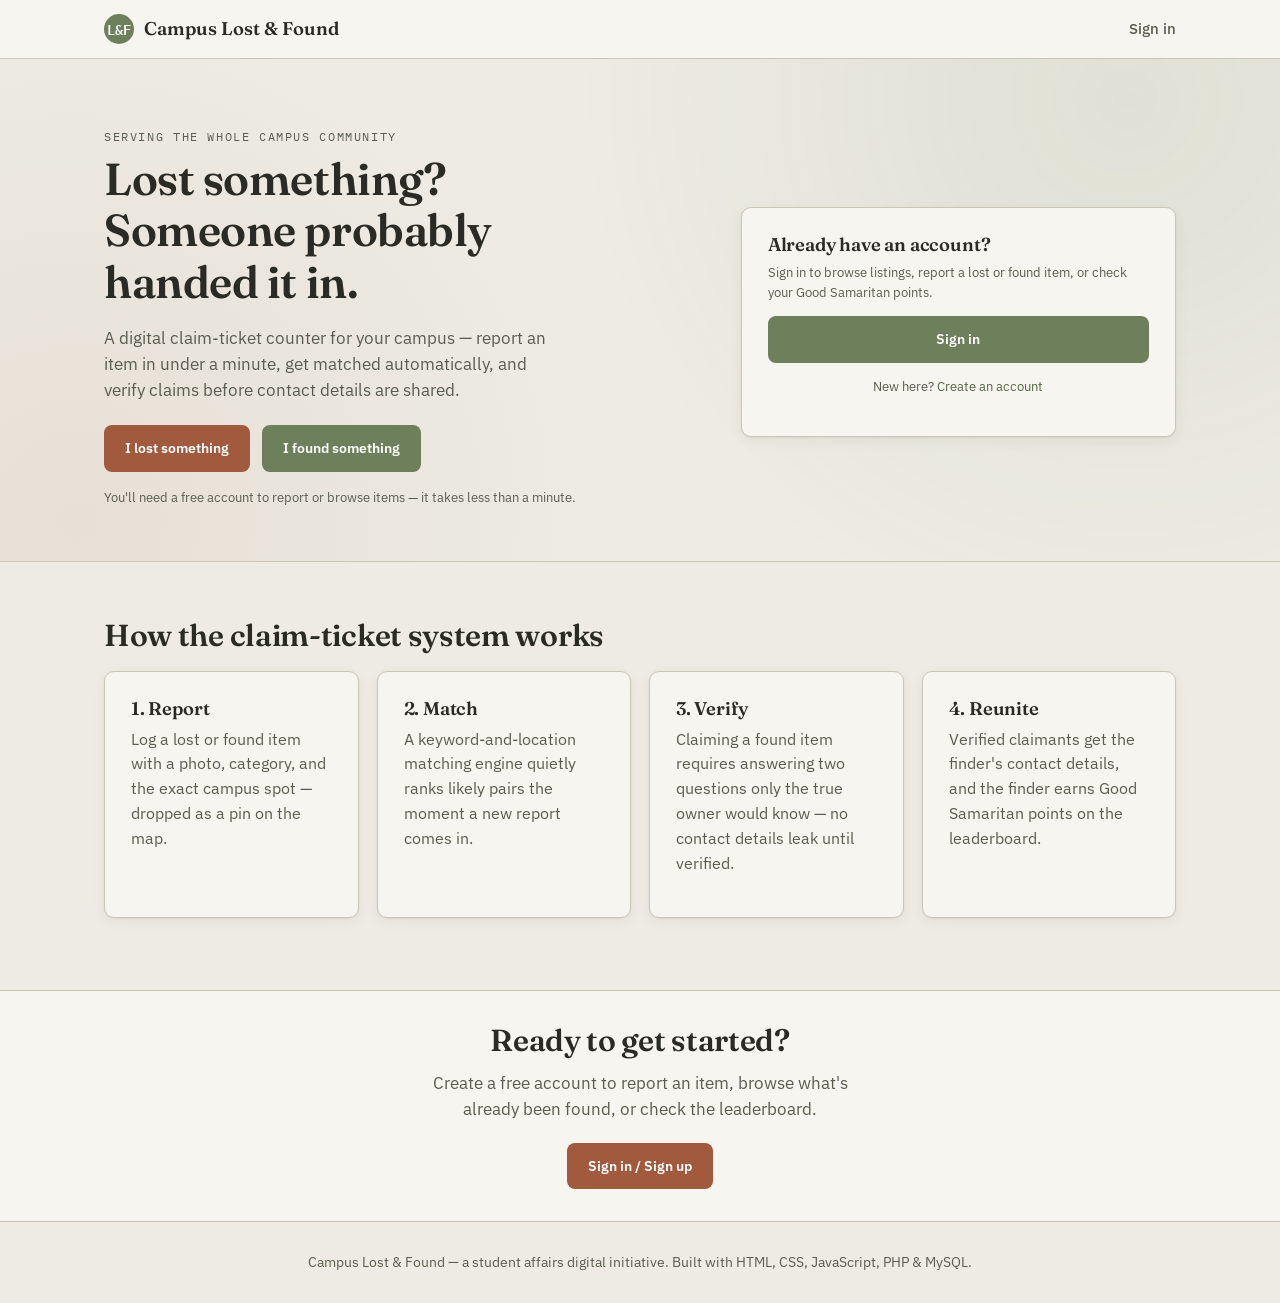
==== Frontend/index.html @ 02d18514 "Initial commit: Campus Lost & Found system" ====
<!DOCTYPE html>
<html lang="en">
<head>
<meta charset="UTF-8">
<meta name="viewport" content="width=device-width, initial-scale=1.0">
<title>Campus Lost &amp; Found</title>
<meta name="description" content="Report, search, and reclaim lost property on campus — with smart matching, blurred-photo protection, and a Good Samaritan leaderboard.">
<link rel="preconnect" href="https://fonts.googleapis.com">
<link href="https://fonts.googleapis.com/css2?family=Fraunces:wght@500;600;700&family=IBM+Plex+Sans:wght@400;500;600&family=IBM+Plex+Mono:wght@400;500&display=swap" rel="stylesheet">
<link rel="stylesheet" href="css/style.css">
</head>
<body>

<header class="topbar">
    <div class="topbar-inner">
        <a class="brand" href="index.html"><span class="brand-mark">L&amp;F</span> Campus Lost &amp; Found</a>
        <nav class="nav-links">
            <a href="auth.html" id="nav-auth" class="nav-auth-link">Sign in</a>
        </nav>
    </div>
</header>

<section class="hero">
    <div class="wrap hero-grid">
        <div>
            <span class="eyebrow">Serving the whole campus community</span>
            <h1>Lost something? Someone probably handed it in.</h1>
            <p class="hero-sub">A digital claim-ticket counter for your campus — report an item in under a minute, get matched automatically, and verify claims before contact details are shared.</p>
            <div class="hero-actions">
                <a class="btn btn-clay" href="auth.html">I lost something</a>
                <a class="btn btn-sage" href="auth.html">I found something</a>
            </div>
            <p class="small muted" style="margin-top:16px;">You'll need a free account to report or browse items — it takes less than a minute.</p>
        </div>
        <div>
            <div class="card">
                <h3 class="mt-0">Already have an account?</h3>
                <p class="small">Sign in to browse listings, report a lost or found item, or check your Good Samaritan points.</p>
                <a class="btn btn-sage btn-block" href="auth.html">Sign in</a>
                <p class="small muted" style="margin-top:14px; text-align:center;">New here? <a href="auth.html">Create an account</a></p>
            </div>
        </div>
    </div>
</section>

<section class="section">
    <div class="wrap">
        <h2>How the claim-ticket system works</h2>
        <div class="form-grid" style="margin-top:18px;">
            <div class="field full" style="display:grid; grid-template-columns:repeat(auto-fit,minmax(220px,1fr)); gap:18px;">
                <div class="card"><h3>1. Report</h3><p>Log a lost or found item with a photo, category, and the exact campus spot — dropped as a pin on the map.</p></div>
                <div class="card"><h3>2. Match</h3><p>A keyword-and-location matching engine quietly ranks likely pairs the moment a new report comes in.</p></div>
                <div class="card"><h3>3. Verify</h3><p>Claiming a found item requires answering two questions only the true owner would know — no contact details leak until verified.</p></div>
                <div class="card"><h3>4. Reunite</h3><p>Verified claimants get the finder's contact details, and the finder earns Good Samaritan points on the leaderboard.</p></div>
            </div>
        </div>
    </div>
</section>

<section class="section section-tight" style="border-top:1px solid var(--line); background:var(--paper-raised);">
    <div class="wrap" style="text-align:center;">
        <h2>Ready to get started?</h2>
        <p class="hero-sub" style="margin:0 auto 20px;">Create a free account to report an item, browse what's already been found, or check the leaderboard.</p>
        <a class="btn btn-clay" href="auth.html">Sign in / Sign up</a>
    </div>
</section>

<footer>
    <div class="wrap">Campus Lost &amp; Found — a student affairs digital initiative. Built with HTML, CSS, JavaScript, PHP &amp; MySQL.</div>
</footer>

<script src="js/app.js?v=3"></script>
<script>
// If already signed in, skip the landing page and go straight to the app.
if (!location.search.includes('signedout=1')) { api('me.php').then(({ user }) => { if (user) location.href = 'home.html'; }).catch(() => {}); }
</script>
</body>
</html>
---- Frontend/css/style.css ----
/* =========================================================================
   Campus Lost & Found — Design System
   Direction: "claim ticket / coat-check stub" — the visual language of a
   physical lost-property counter, translated to the screen. Perforated
   edges, tracking codes in monospace, and a calm, paper-and-ink palette
   instead of the usual cream+terracotta AI defaults.
   ========================================================================= */

:root {
    /* --- Palette (neutral, paper-and-ink) --- */
    --paper:        #EDEBE3;   /* page background — warm stone, not cream */
    --paper-raised: #F6F5EF;   /* card surface, slightly lighter than page */
    --ink:          #2A2B24;   /* primary text — warm near-black */
    --ink-soft:     #5B5C50;   /* secondary text */
    --line:         #C9C6B8;   /* hairlines, dividers, perforations */

    --sage:         #6E7F5C;   /* primary action / "found" accent */
    --sage-dark:    #566349;
    --clay:         #A15A3E;   /* "lost" accent — muted rust, not terracotta */
    --clay-dark:    #7E4630;
    --gold:         #B98A2E;   /* leaderboard / badges */
    --gold-dark:    #8F6B21;

    --danger:       #A13B3B;
    --success-bg:   #E4E9DC;
    --danger-bg:    #EFDCD8;

    --radius: 10px;
    --shadow: 0 1px 2px rgba(42,43,36,0.06), 0 4px 14px rgba(42,43,36,0.05);
    --font-display: "Fraunces", "Iowan Old Style", Georgia, serif;
    --font-body: "IBM Plex Sans", "Segoe UI", system-ui, sans-serif;
    --font-mono: "IBM Plex Mono", "SFMono-Regular", Consolas, monospace;
}

* { box-sizing: border-box; }

html { scroll-behavior: smooth; }

body {
    margin: 0;
    background: var(--paper);
    color: var(--ink);
    font-family: var(--font-body);
    line-height: 1.55;
    -webkit-font-smoothing: antialiased;
}

img { max-width: 100%; display: block; }

a { color: var(--sage-dark); text-decoration: none; }
a:hover { text-decoration: underline; }

h1, h2, h3 {
    font-family: var(--font-display);
    font-weight: 600;
    line-height: 1.15;
    margin: 0 0 0.4em;
    letter-spacing: -0.01em;
}

h1 { font-size: clamp(2rem, 4vw, 2.8rem); }
h2 { font-size: clamp(1.4rem, 2.6vw, 1.9rem); }
h3 { font-size: 1.15rem; }

p { margin: 0 0 1em; color: var(--ink-soft); }

.eyebrow {
    font-family: var(--font-mono);
    font-size: 0.72rem;
    letter-spacing: 0.14em;
    text-transform: uppercase;
    color: var(--ink-soft);
    display: inline-block;
    margin-bottom: 0.6em;
}

/* --- Layout --- */
.wrap { max-width: 1120px; margin: 0 auto; padding: 0 24px; }
.section { padding: 56px 0; }
.section-tight { padding: 32px 0; }

/* --- Top navigation --- */
.topbar {
    background: var(--paper-raised);
    border-bottom: 1px solid var(--line);
    position: sticky;
    top: 0;
    z-index: 40;
}
.topbar-inner {
    max-width: 1120px;
    margin: 0 auto;
    padding: 14px 24px;
    display: flex;
    align-items: center;
    justify-content: space-between;
    gap: 20px;
}
.brand {
    display: flex;
    align-items: center;
    gap: 10px;
    font-family: var(--font-display);
    font-weight: 600;
    font-size: 1.15rem;
    color: var(--ink);
}
.brand-mark {
    width: 30px; height: 30px;
    border-radius: 50%;
    background: var(--sage);
    color: #fff;
    display: flex; align-items: center; justify-content: center;
    font-family: var(--font-mono);
    font-size: 0.85rem;
    flex-shrink: 0;
}
.nav-links { display: flex; gap: 22px; align-items: center; flex-wrap: wrap; }
.nav-links a {
    color: var(--ink-soft);
    font-size: 0.92rem;
    font-weight: 500;
}
.nav-links a.active { color: var(--ink); border-bottom: 2px solid var(--sage); padding-bottom: 3px; }

/* --- Buttons --- */
.btn {
    display: inline-flex; align-items: center; justify-content: center; gap: 8px;
    font-family: var(--font-body);
    font-weight: 600;
    font-size: 0.9rem;
    padding: 11px 20px;
    border-radius: 8px;
    border: 1px solid transparent;
    cursor: pointer;
    transition: transform 0.08s ease, box-shadow 0.15s ease, background 0.15s ease;
}
.btn:active { transform: translateY(1px); }
.btn-sage { background: var(--sage); color: #fff; }
.btn-sage:hover { background: var(--sage-dark); text-decoration: none; }
.btn-clay { background: var(--clay); color: #fff; }
.btn-clay:hover { background: var(--clay-dark); text-decoration: none; }
.btn-outline { background: transparent; border-color: var(--line); color: var(--ink); }
.btn-outline:hover { border-color: var(--ink-soft); text-decoration: none; }
.btn-block { width: 100%; }
.btn[disabled] { opacity: 0.55; cursor: not-allowed; }

/* --- Hero --- */
.hero {
    padding: 64px 0 40px;
    border-bottom: 1px solid var(--line);
    background:
        radial-gradient(circle at 88% 8%, rgba(110,127,92,0.10), transparent 45%),
        radial-gradient(circle at 6% 92%, rgba(161,90,62,0.08), transparent 40%);
}
.hero-grid { display: grid; grid-template-columns: 1.15fr 0.85fr; gap: 48px; align-items: center; }
@media (max-width: 860px) { .hero-grid { grid-template-columns: 1fr; } }

.hero h1 { max-width: 15ch; }
.hero-sub { font-size: 1.05rem; max-width: 46ch; }
.hero-actions { display: flex; gap: 12px; margin-top: 22px; flex-wrap: wrap; }

.search-bar {
    display: flex; gap: 8px; margin-top: 28px; max-width: 560px;
}
.search-bar input {
    flex: 1;
    padding: 12px 14px;
    border: 1px solid var(--line);
    border-radius: 8px;
    background: var(--paper-raised);
    font-family: var(--font-body);
    font-size: 0.95rem;
    color: var(--ink);
}
.search-bar input:focus { outline: 2px solid var(--sage); outline-offset: 1px; }

/* --- Live counters --- */
.counters { display: grid; grid-template-columns: repeat(3, 1fr); gap: 14px; margin-top: 8px; }
.counter-card {
    background: var(--paper-raised);
    border: 1px solid var(--line);
    border-radius: var(--radius);
    padding: 18px;
    text-align: center;
}
.counter-num {
    font-family: var(--font-mono);
    font-size: 2rem;
    font-weight: 600;
    color: var(--ink);
    display: block;
}
.counter-label {
    font-size: 0.78rem;
    color: var(--ink-soft);
    text-transform: uppercase;
    letter-spacing: 0.06em;
}

/* =========================================================================
   Signature element: the Claim Ticket card
   Perforated left edge (like a tear-off coat-check stub), a rotated punch
   hole, and a monospace tracking code — used for every item listing.
   ========================================================================= */
.ticket-grid {
    display: grid;
    grid-template-columns: repeat(auto-fill, minmax(280px, 1fr));
    gap: 20px;
}

.ticket {
    position: relative;
    display: flex;
    background: var(--paper-raised);
    border: 1px solid var(--line);
    border-radius: var(--radius);
    box-shadow: var(--shadow);
    overflow: hidden;
    text-decoration: none;
    color: inherit;
    transition: transform 0.15s ease, box-shadow 0.15s ease;
}
.ticket:hover { transform: translateY(-3px); box-shadow: 0 8px 22px rgba(42,43,36,0.10); text-decoration: none; }

.ticket-stub {
    width: 34px;
    flex-shrink: 0;
    background: var(--sage);
    position: relative;
    background-image: radial-gradient(circle at 50% 12px, var(--paper) 5px, transparent 5.5px),
                       radial-gradient(circle at 50% 42px, var(--paper) 5px, transparent 5.5px);
}
.ticket.is-lost .ticket-stub { background: var(--clay); }
.ticket-stub::after {
    content: "";
    position: absolute;
    top: 0; right: -1px; bottom: 0;
    border-right: 2px dashed rgba(255,255,255,0.55);
}

.ticket-body { padding: 16px 16px 14px; flex: 1; min-width: 0; }
.ticket-top { display: flex; justify-content: space-between; align-items: flex-start; gap: 8px; }
.ticket-code {
    font-family: var(--font-mono);
    font-size: 0.72rem;
    color: var(--ink-soft);
    letter-spacing: 0.03em;
}
.ticket-tag {
    font-family: var(--font-mono);
    font-size: 0.68rem;
    text-transform: uppercase;
    letter-spacing: 0.08em;
    padding: 3px 8px;
    border-radius: 20px;
    white-space: nowrap;
}
.tag-found { background: var(--success-bg); color: var(--sage-dark); }
.tag-lost { background: var(--danger-bg); color: var(--clay-dark); }
.tag-urgent { background: #F0DFC0; color: var(--gold-dark); margin-left: 6px; }

.ticket-title { font-family: var(--font-display); font-size: 1.08rem; font-weight: 600; margin: 8px 0 4px; }
.ticket-meta { font-size: 0.84rem; color: var(--ink-soft); display: flex; flex-wrap: wrap; gap: 4px 10px; }
.ticket-meta span { display: inline-flex; align-items: center; gap: 4px; }

.ticket-photo {
    width: 100%; height: 130px; object-fit: cover;
    border-radius: 6px; margin-top: 10px;
    filter: blur(14px) saturate(0.8);
}
.ticket-photo.is-clear { filter: none; }

/* --- Status pills used across pages --- */
.status-pill {
    font-family: var(--font-mono);
    font-size: 0.7rem;
    text-transform: uppercase;
    letter-spacing: 0.06em;
    padding: 3px 9px;
    border-radius: 20px;
    background: var(--line);
    color: var(--ink);
}
.status-open { background: var(--success-bg); color: var(--sage-dark); }
.status-matched { background: #F0DFC0; color: var(--gold-dark); }
.status-claimed, .status-reunited { background: var(--sage); color: #fff; }
.status-donated { background: var(--ink-soft); color: #fff; }

/* --- Cards / forms --- */
.card {
    background: var(--paper-raised);
    border: 1px solid var(--line);
    border-radius: var(--radius);
    padding: 26px;
    box-shadow: var(--shadow);
}

.form-grid { display: grid; grid-template-columns: 1fr 1fr; gap: 16px; }
@media (max-width: 680px) { .form-grid { grid-template-columns: 1fr; } }
.field { display: flex; flex-direction: column; gap: 6px; margin-bottom: 16px; }
.field.full { grid-column: 1 / -1; }
.field label { font-size: 0.85rem; font-weight: 600; color: var(--ink); }
.field .hint { font-size: 0.78rem; color: var(--ink-soft); font-weight: 400; }
.field input, .field select, .field textarea {
    padding: 10px 12px;
    border: 1px solid var(--line);
    border-radius: 8px;
    background: var(--paper);
    font-family: var(--font-body);
    font-size: 0.92rem;
    color: var(--ink);
}
.field input:focus, .field select:focus, .field textarea:focus,
.field input:focus-visible, button:focus-visible, a:focus-visible {
    outline: 2px solid var(--sage);
    outline-offset: 1px;
}
.field textarea { resize: vertical; min-height: 90px; }
.checkbox-row { display: flex; align-items: center; gap: 8px; }
.checkbox-row input { width: auto; }

/* --- Filters bar --- */
.filters {
    display: flex; gap: 10px; flex-wrap: wrap; align-items: center;
    margin-bottom: 22px; padding-bottom: 18px; border-bottom: 1px solid var(--line);
}
.filters select, .filters input[type="text"] {
    padding: 9px 12px; border: 1px solid var(--line); border-radius: 8px;
    background: var(--paper-raised); font-family: var(--font-body); font-size: 0.88rem;
}
.filter-toggle {
    padding: 7px 14px; border-radius: 20px; border: 1px solid var(--line);
    background: var(--paper-raised); font-size: 0.82rem; cursor: pointer; color: var(--ink-soft);
}
.filter-toggle.active { background: var(--ink); color: var(--paper); border-color: var(--ink); }

/* --- Badges (leaderboard) --- */
.badge {
    display: inline-flex; align-items: center; gap: 6px;
    font-family: var(--font-mono); font-size: 0.72rem; text-transform: uppercase; letter-spacing: 0.05em;
    padding: 3px 9px; border-radius: 20px;
}
.badge-gold { background: #F1E1B7; color: var(--gold-dark); }
.badge-silver { background: #E5E4DC; color: #5C5C52; }
.badge-bronze { background: #E7D2C1; color: #7C4A2A; }
.badge-newcomer { background: var(--line); color: var(--ink-soft); }

.leader-row {
    display: flex; align-items: center; justify-content: space-between;
    padding: 12px 0; border-bottom: 1px solid var(--line);
}
.leader-row:last-child { border-bottom: none; }
.leader-rank { font-family: var(--font-mono); color: var(--ink-soft); width: 28px; }
.leader-name { font-weight: 600; flex: 1; margin-left: 6px; }
.leader-points { font-family: var(--font-mono); font-size: 0.85rem; color: var(--ink-soft); }

/* --- Dashboard stat tiles --- */
.stat-grid { display: grid; grid-template-columns: repeat(auto-fit, minmax(150px, 1fr)); gap: 14px; }
.stat-tile { background: var(--paper-raised); border: 1px solid var(--line); border-radius: var(--radius); padding: 18px; }
.stat-tile .num { font-family: var(--font-mono); font-size: 1.7rem; font-weight: 600; }
.stat-tile .lbl { font-size: 0.78rem; color: var(--ink-soft); text-transform: uppercase; letter-spacing: 0.05em; }

/* --- Map --- */
#campus-map { height: 340px; border-radius: var(--radius); border: 1px solid var(--line); }

/* --- Countdown --- */
.countdown-strip {
    display: flex; align-items: center; gap: 10px;
    background: var(--danger-bg); color: var(--clay-dark);
    padding: 10px 14px; border-radius: 8px; font-size: 0.85rem; margin: 14px 0;
}

/* --- Footer --- */
footer {
    border-top: 1px solid var(--line);
    padding: 30px 0;
    color: var(--ink-soft);
    font-size: 0.85rem;
    text-align: center;
}

/* --- Toast --- */
.toast {
    position: fixed; bottom: 22px; left: 50%; transform: translateX(-50%);
    background: var(--ink); color: var(--paper); padding: 12px 20px; border-radius: 8px;
    font-size: 0.88rem; box-shadow: var(--shadow); z-index: 100;
    opacity: 0; pointer-events: none; transition: opacity 0.2s ease, transform 0.2s ease;
}
.toast.show { opacity: 1; transform: translateX(-50%) translateY(-6px); }

/* --- Empty state --- */
.empty-state { text-align: center; padding: 50px 20px; color: var(--ink-soft); }

/* --- Utility --- */
.muted { color: var(--ink-soft); }
.mt-0 { margin-top: 0; }
.center { text-align: center; }
.small { font-size: 0.82rem; }
.divider { border: none; border-top: 1px solid var(--line); margin: 24px 0; }

@media (prefers-reduced-motion: reduce) {
    * { transition: none !important; animation: none !important; scroll-behavior: auto !important; }
}
.item-photo {
    width: 100%;
    height: 200px;
    object-fit: cover;
    border-radius: 8px;
    margin-bottom: 12px;
}

.form-group input[type="file"] {
    padding: 8px;
    border: 2px dashed #ddd;
    border-radius: 4px;
    width: 100%;
}

.form-group small {
    display: block;
    margin-top: 4px;
    color: #666;
    font-size: 0.9em;
}

.toast {
    position: fixed;
    bottom: 20px;
    right: 20px;
    background: #333;
    color: white;
    padding: 12px 24px;
    border-radius: 4px;
    z-index: 1000;
    animation: slideIn 0.3s ease;
}

@keyframes slideIn {
    from {
        transform: translateX(100%);
        opacity: 0;
    }
    to {
        transform: translateX(0);
        opacity: 1;
    }
}
.toast {
    position: fixed;
    bottom: 20px;
    right: 20px;
    background: #182d34;
    color: white;
    padding: 12px 24px;
    border-radius: 9px;
    z-index: 1000;
    animation: slideIn 0.3s ease;
    box-shadow: 0 8px 20px rgba(0, 0, 0, 0.15);
}

@keyframes slideIn {
    from {
        transform: translateX(100%);
        opacity: 0;
    }
    to {
        transform: translateX(0);
        opacity: 1;
    }
}
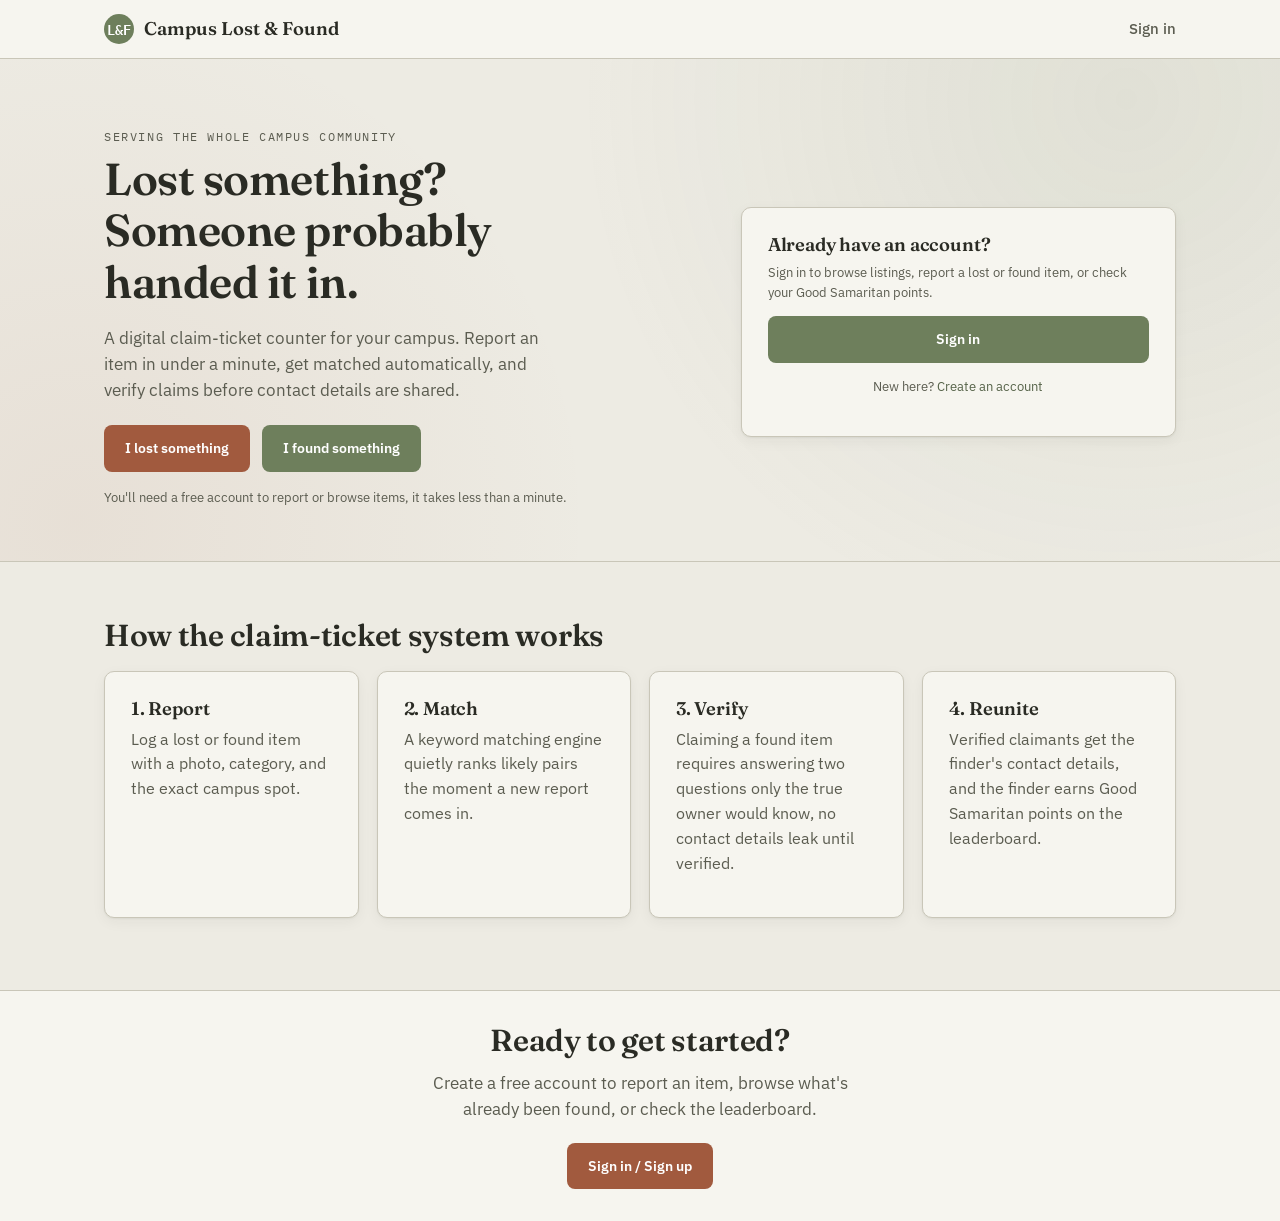
==== commit dd74a7b4: "Add edit report, rejection notices, completed hand-overs, flexible answer matching and show-password" ====
--- a/Frontend/index.html
+++ b/Frontend/index.html
@@ -25,12 +25,12 @@
         <div>
             <span class="eyebrow">Serving the whole campus community</span>
             <h1>Lost something? Someone probably handed it in.</h1>
-            <p class="hero-sub">A digital claim-ticket counter for your campus — report an item in under a minute, get matched automatically, and verify claims before contact details are shared.</p>
+            <p class="hero-sub">A digital claim-ticket counter for your campus. Report an item in under a minute, get matched automatically, and verify claims before contact details are shared.</p>
             <div class="hero-actions">
                 <a class="btn btn-clay" href="auth.html">I lost something</a>
                 <a class="btn btn-sage" href="auth.html">I found something</a>
             </div>
-            <p class="small muted" style="margin-top:16px;">You'll need a free account to report or browse items — it takes less than a minute.</p>
+            <p class="small muted" style="margin-top:16px;">You'll need a free account to report or browse items, it takes less than a minute.</p>
         </div>
         <div>
             <div class="card">
@@ -48,9 +48,9 @@
         <h2>How the claim-ticket system works</h2>
         <div class="form-grid" style="margin-top:18px;">
             <div class="field full" style="display:grid; grid-template-columns:repeat(auto-fit,minmax(220px,1fr)); gap:18px;">
-                <div class="card"><h3>1. Report</h3><p>Log a lost or found item with a photo, category, and the exact campus spot — dropped as a pin on the map.</p></div>
-                <div class="card"><h3>2. Match</h3><p>A keyword-and-location matching engine quietly ranks likely pairs the moment a new report comes in.</p></div>
-                <div class="card"><h3>3. Verify</h3><p>Claiming a found item requires answering two questions only the true owner would know — no contact details leak until verified.</p></div>
+                <div class="card"><h3>1. Report</h3><p>Log a lost or found item with a photo, category, and the exact campus spot.</p></div>
+                <div class="card"><h3>2. Match</h3><p>A keyword matching engine quietly ranks likely pairs the moment a new report comes in.</p></div>
+                <div class="card"><h3>3. Verify</h3><p>Claiming a found item requires answering two questions only the true owner would know, no contact details leak until verified.</p></div>
                 <div class="card"><h3>4. Reunite</h3><p>Verified claimants get the finder's contact details, and the finder earns Good Samaritan points on the leaderboard.</p></div>
             </div>
         </div>
@@ -65,13 +65,9 @@
     </div>
 </section>
 
-<footer>
-    <div class="wrap">Campus Lost &amp; Found — a student affairs digital initiative. Built with HTML, CSS, JavaScript, PHP &amp; MySQL.</div>
-</footer>
-
 <script src="js/app.js?v=3"></script>
 <script>
-// If already signed in, skip the landing page and go straight to the app.
+
 if (!location.search.includes('signedout=1')) { api('me.php').then(({ user }) => { if (user) location.href = 'home.html'; }).catch(() => {}); }
 </script>
 </body>
